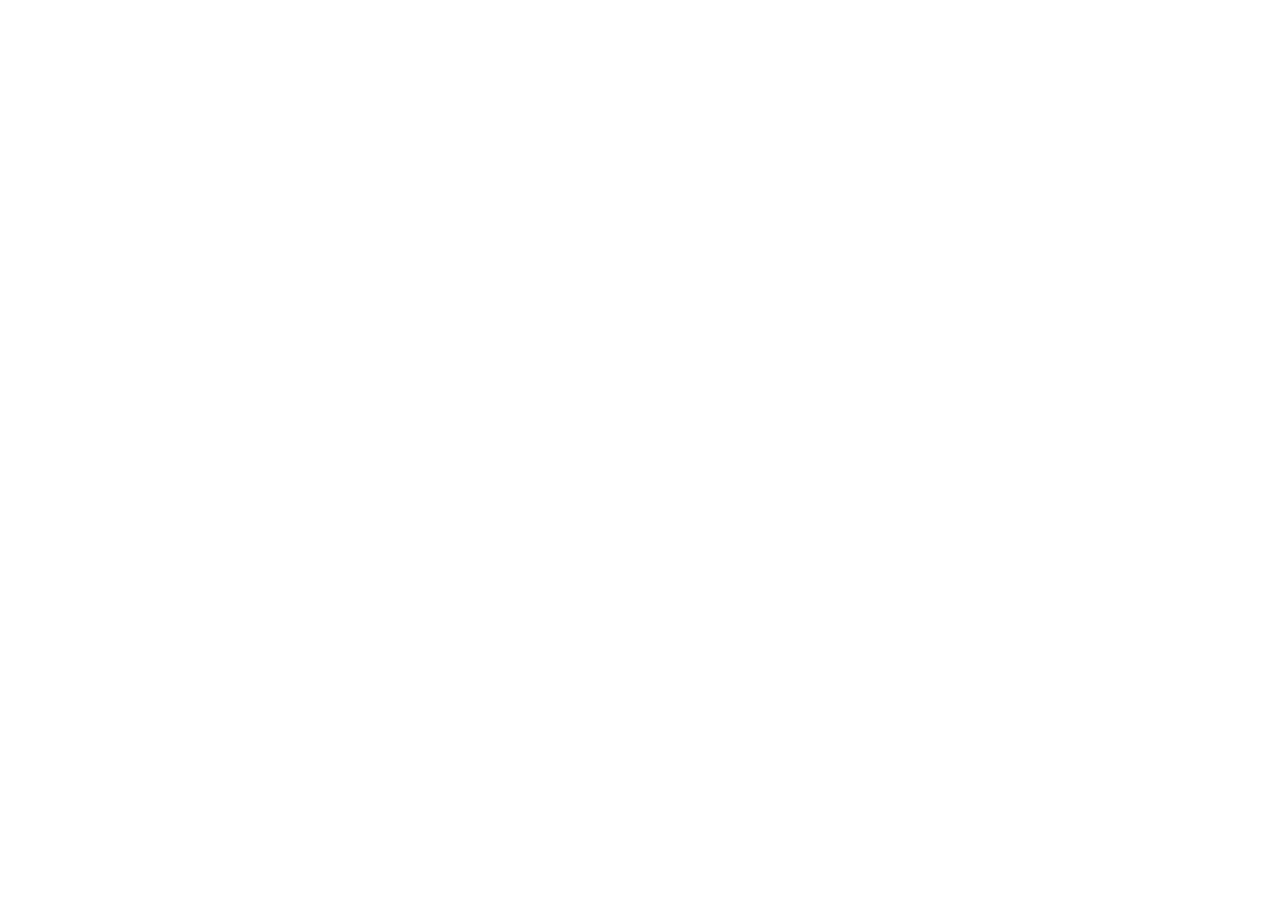
==== index.html @ 025a2e32 "Rewrite landing page: carta aberta, sem linguagem de campanha - Remove barra de progresso, cotas, ca" ====
<!doctype html>
<html lang="pt-BR">
  <head>
    <meta charset="UTF-8" />
    <link rel="icon" type="image/svg+xml" href="/favicon.svg" />
    <meta name="viewport" content="width=device-width, initial-scale=1.0" />
    <title>Wellington e Dyanna — Gurinhém</title>
    <meta name="description" content="Depois de dois anos viajando toda semana para Gurinhém, estamos nos mudando para perto da comunidade que servimos." />
    <meta property="og:title" content="Wellington e Dyanna — Gurinhém" />
    <meta property="og:description" content="Depois de dois anos viajando toda semana para Gurinhém, estamos nos mudando para perto da comunidade que servimos." />
    <!-- EDITE: Caminho para a foto de capa (coloque em public/images/capa.jpg) -->
    <meta property="og:image" content="/images/capa.jpg" />
    <meta property="og:type" content="website" />
    <link rel="preconnect" href="https://fonts.googleapis.com" />
    <link rel="preconnect" href="https://fonts.gstatic.com" crossorigin />
    <link href="https://fonts.googleapis.com/css2?family=Lora:ital,wght@0,400;0,600;1,400&family=Inter:wght@400;500;600&display=swap" rel="stylesheet" />
  </head>
  <body>
    <div id="root"></div>
    <script type="module" src="/src/main.tsx"></script>
  </body>
</html>
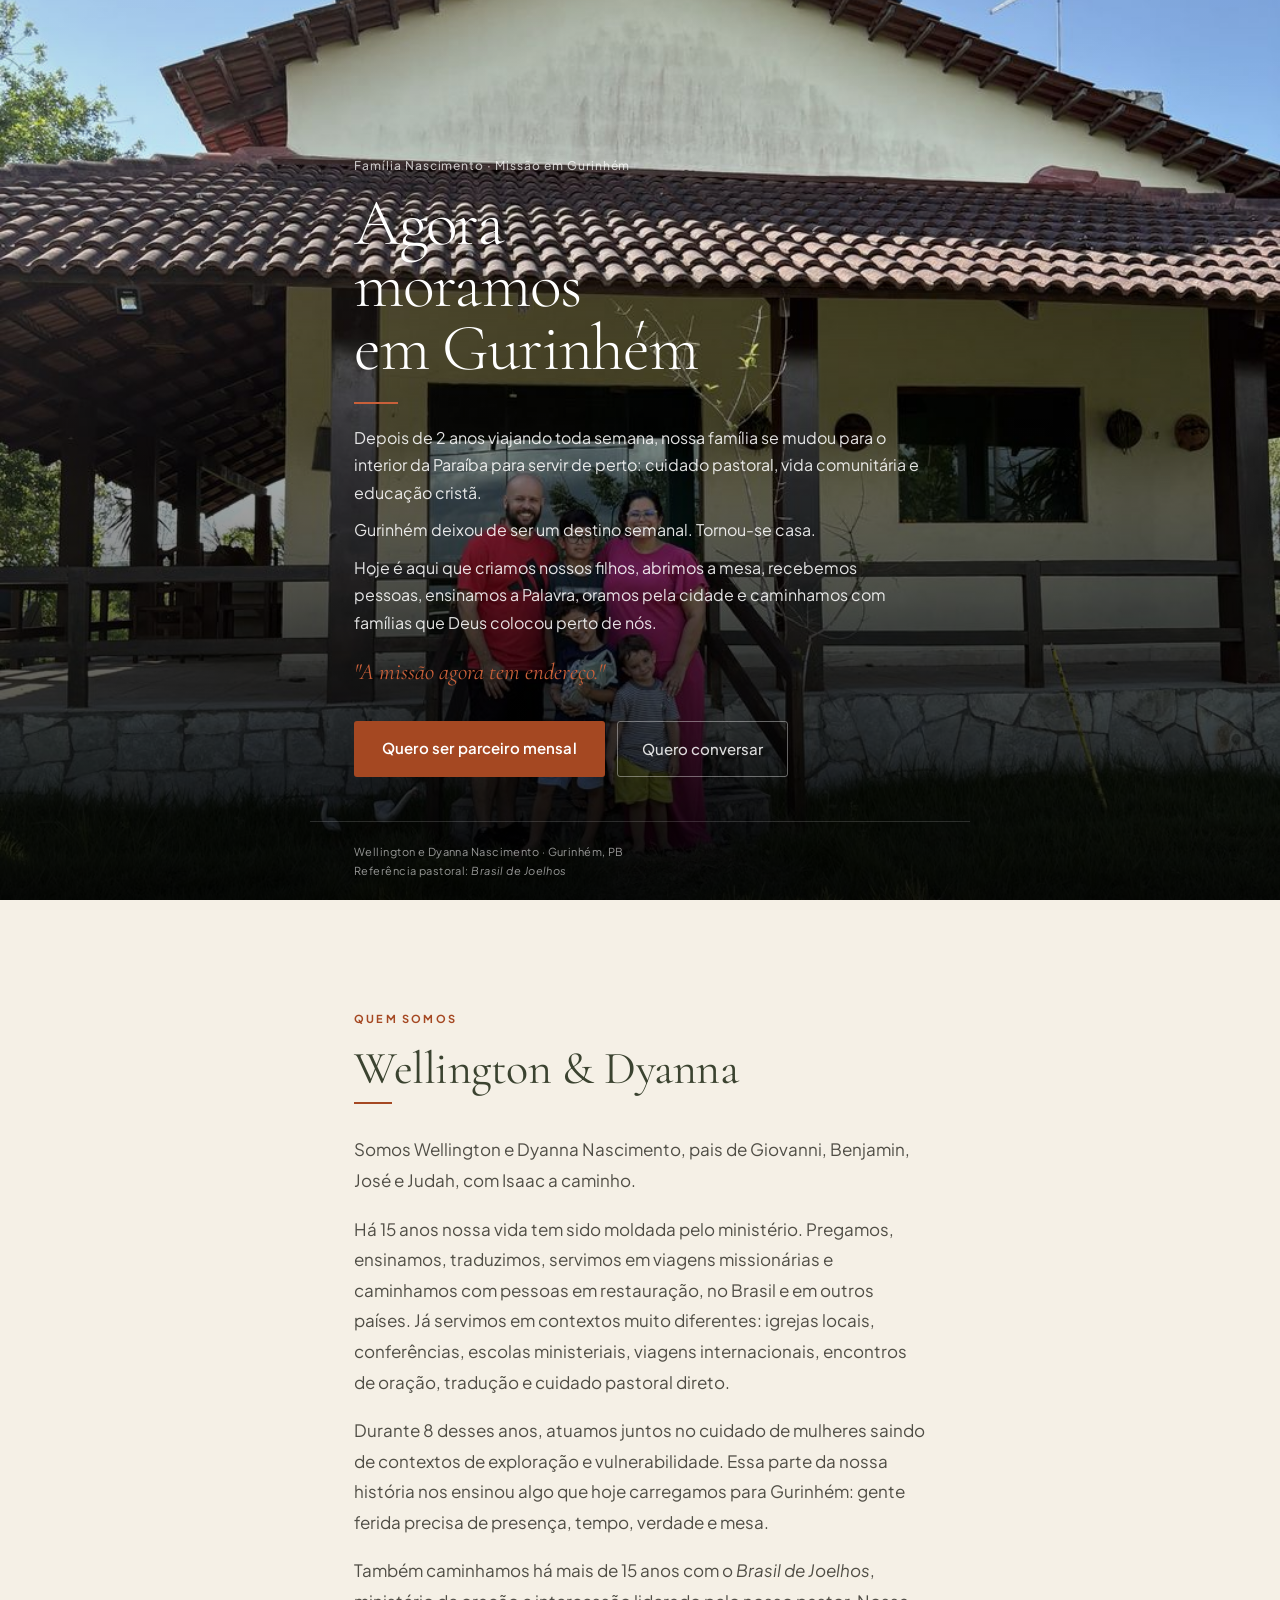
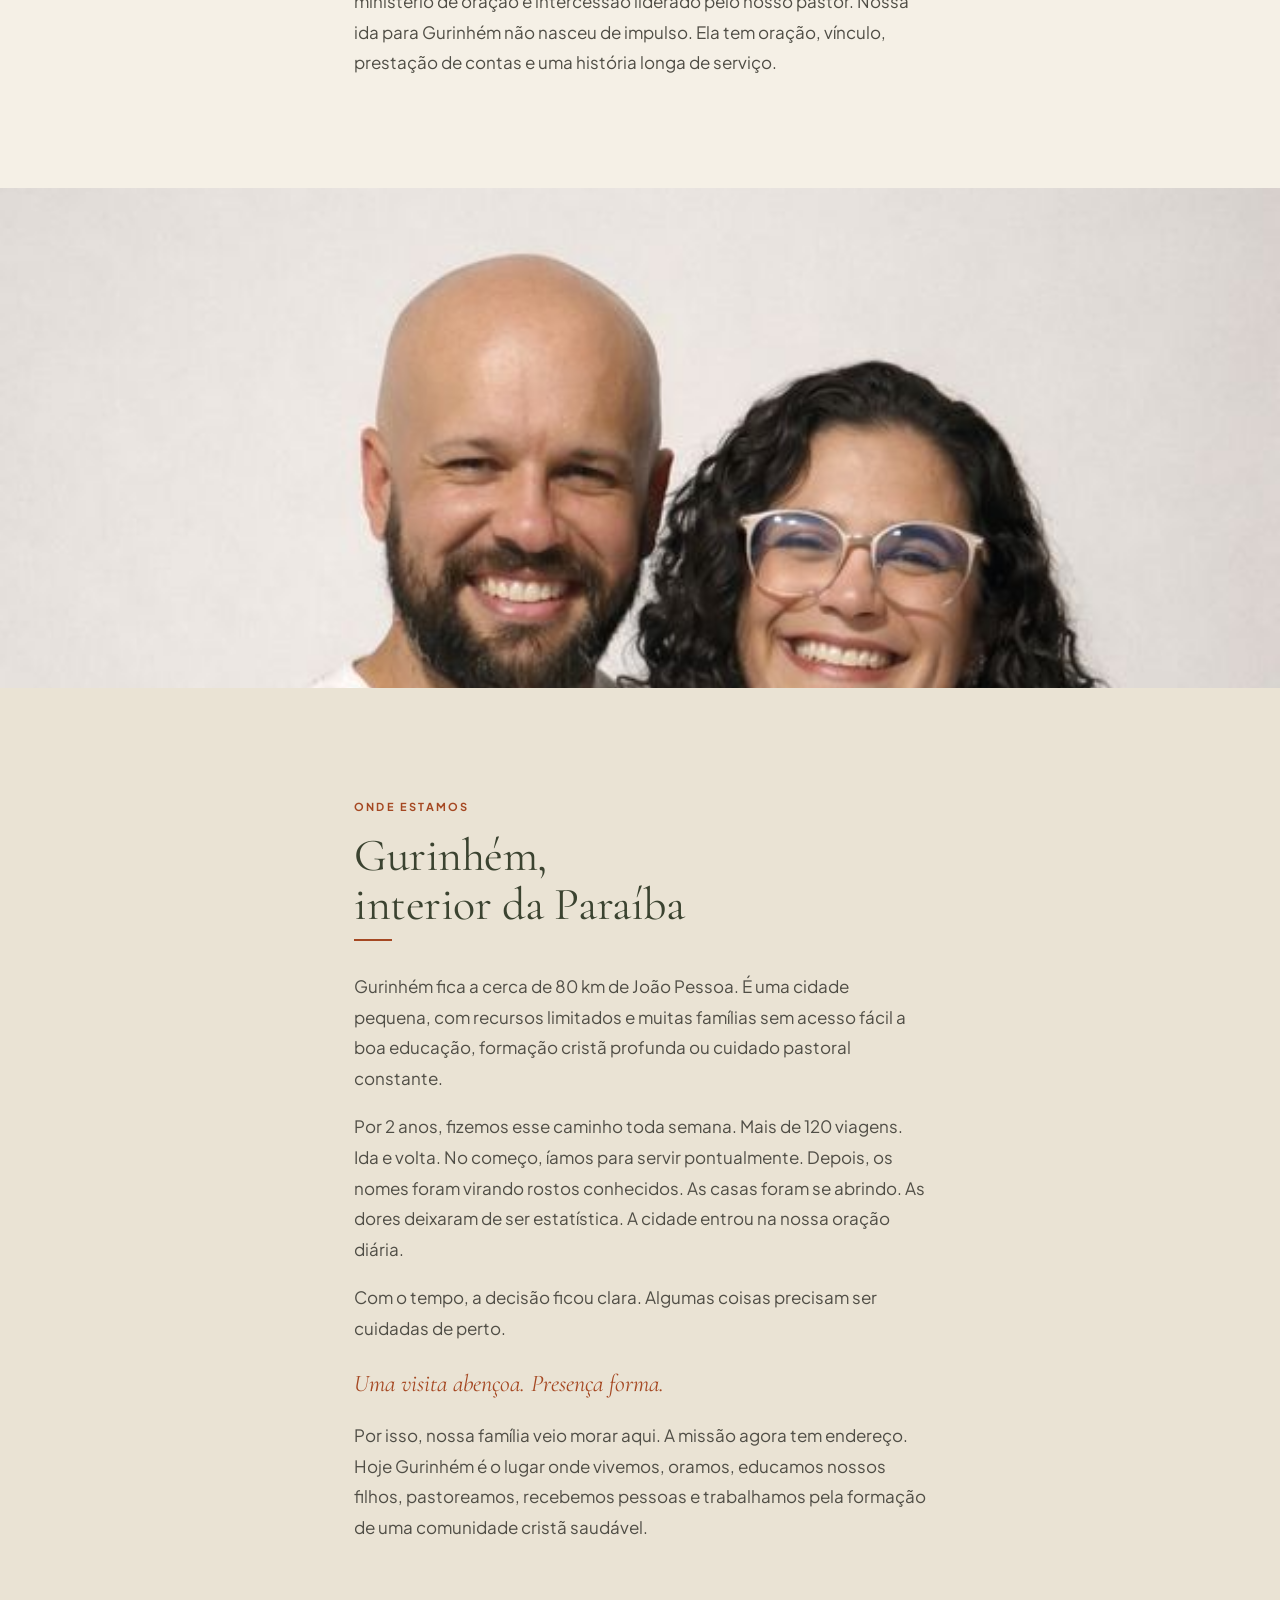
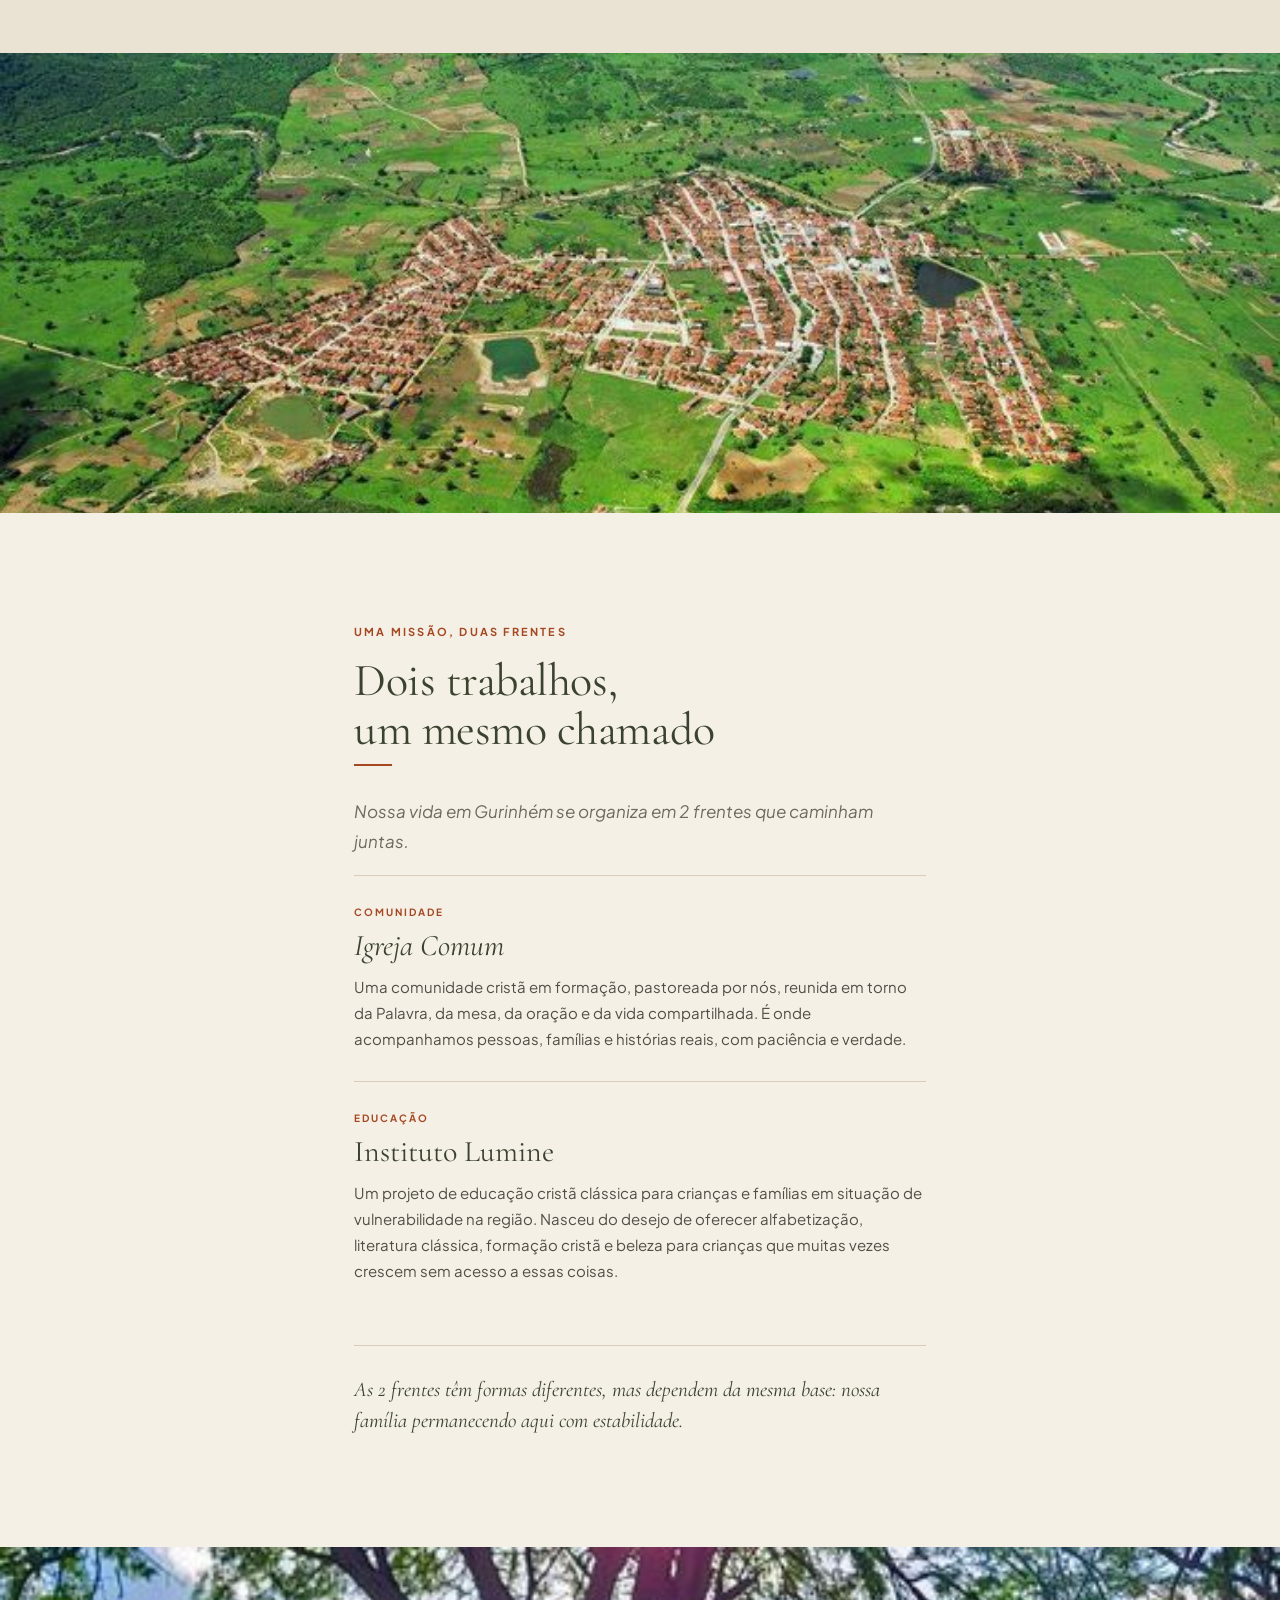
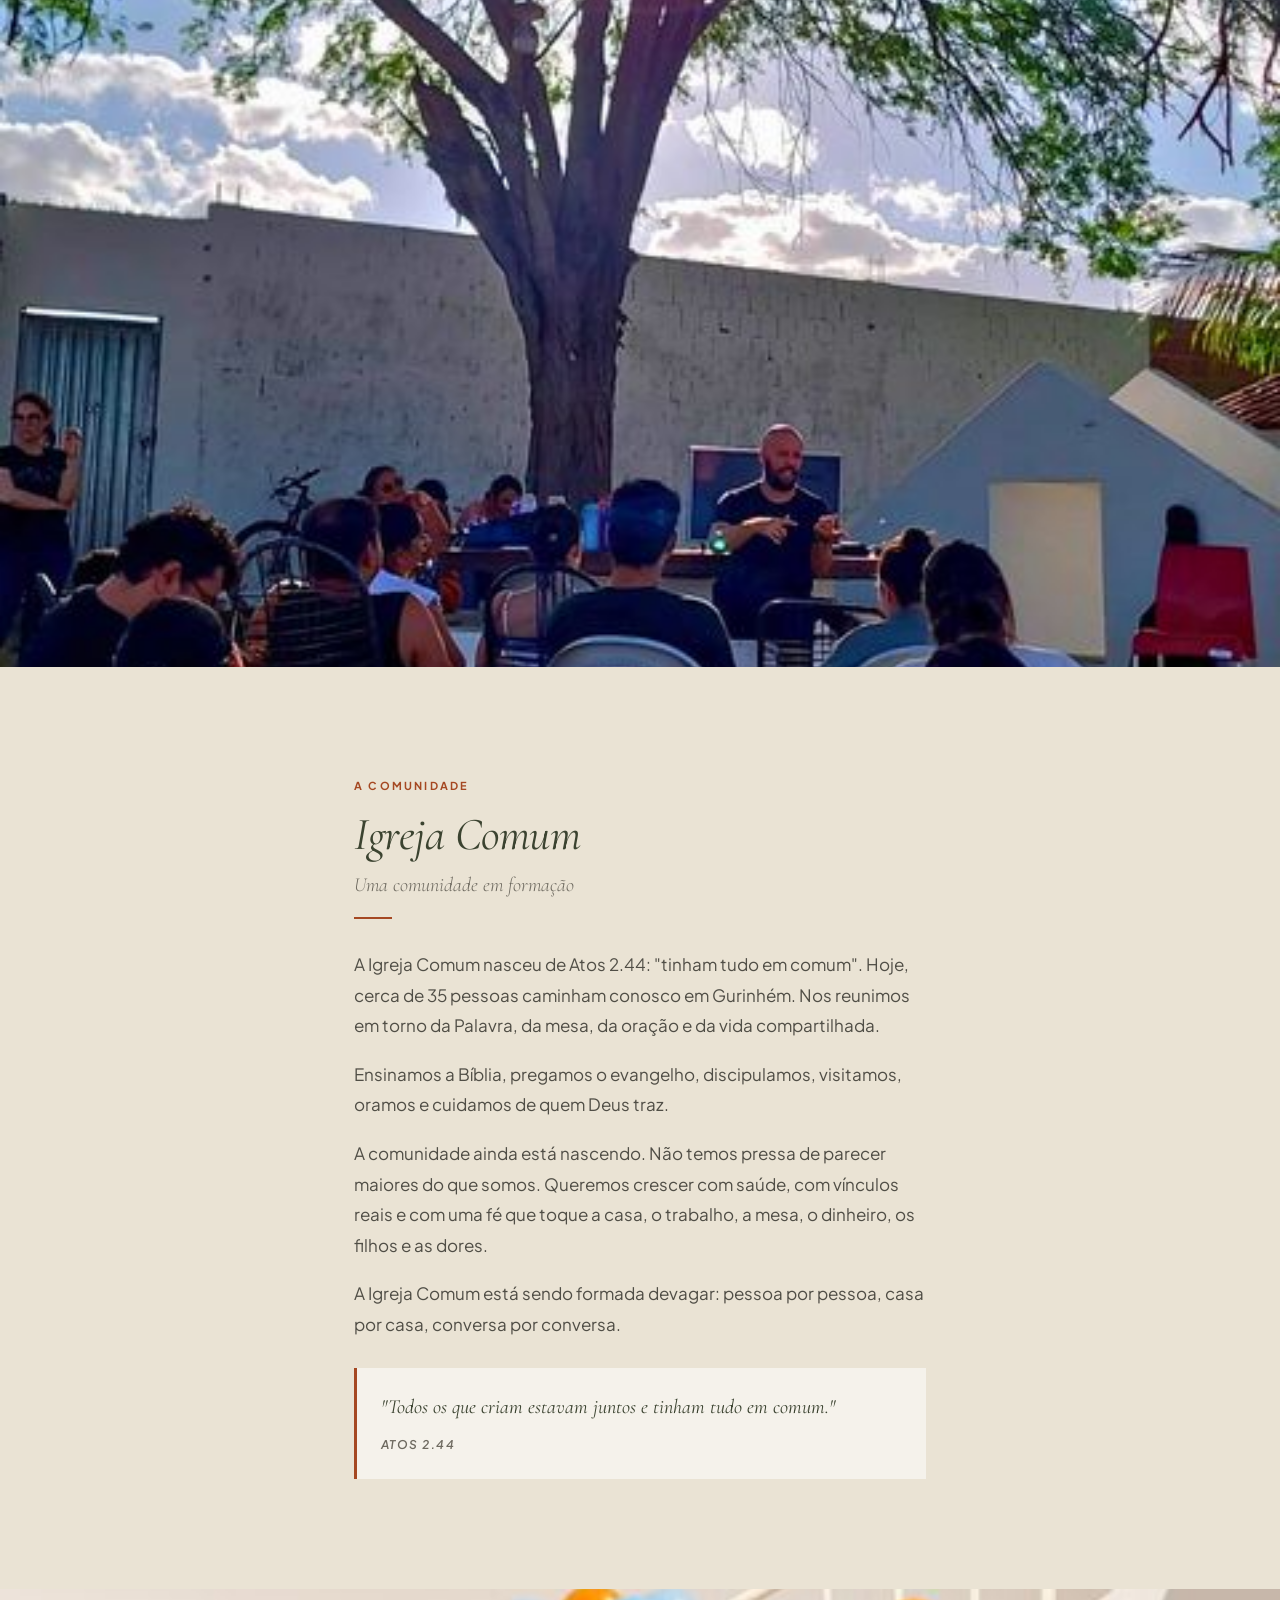
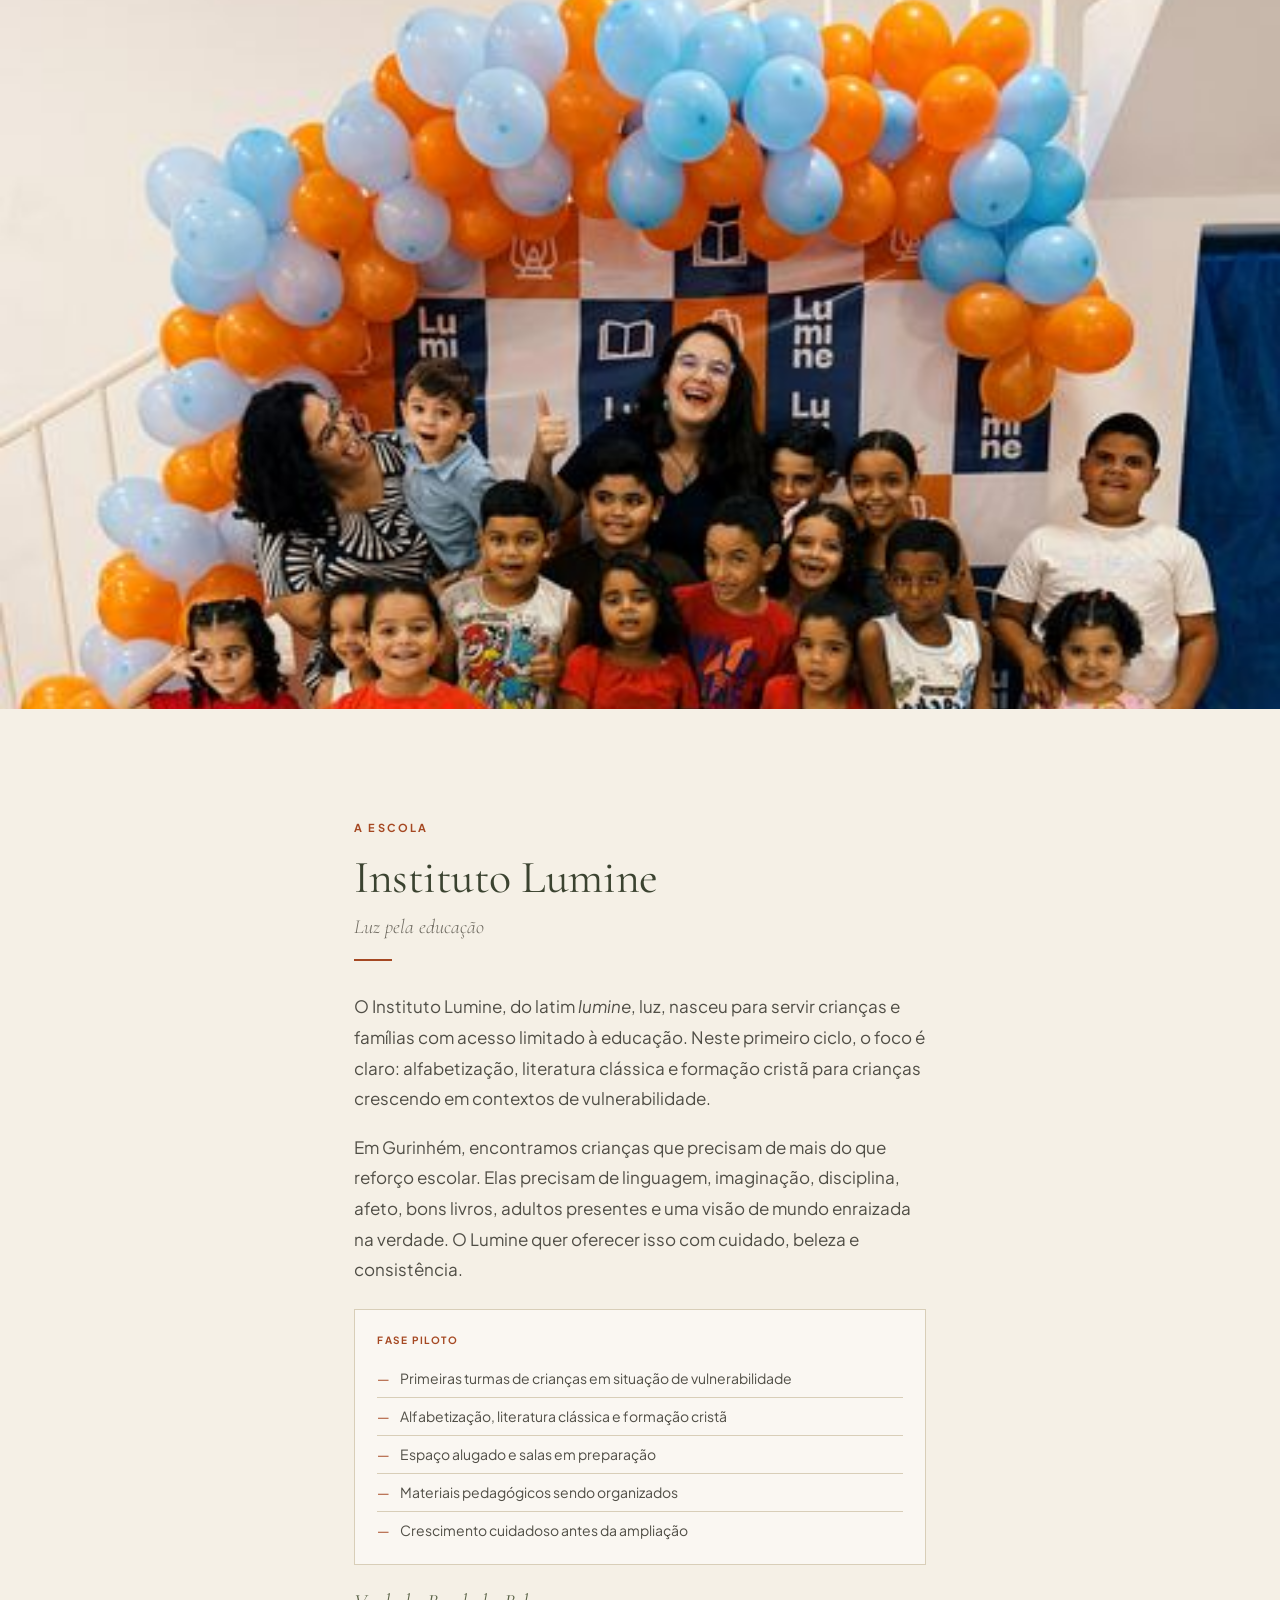
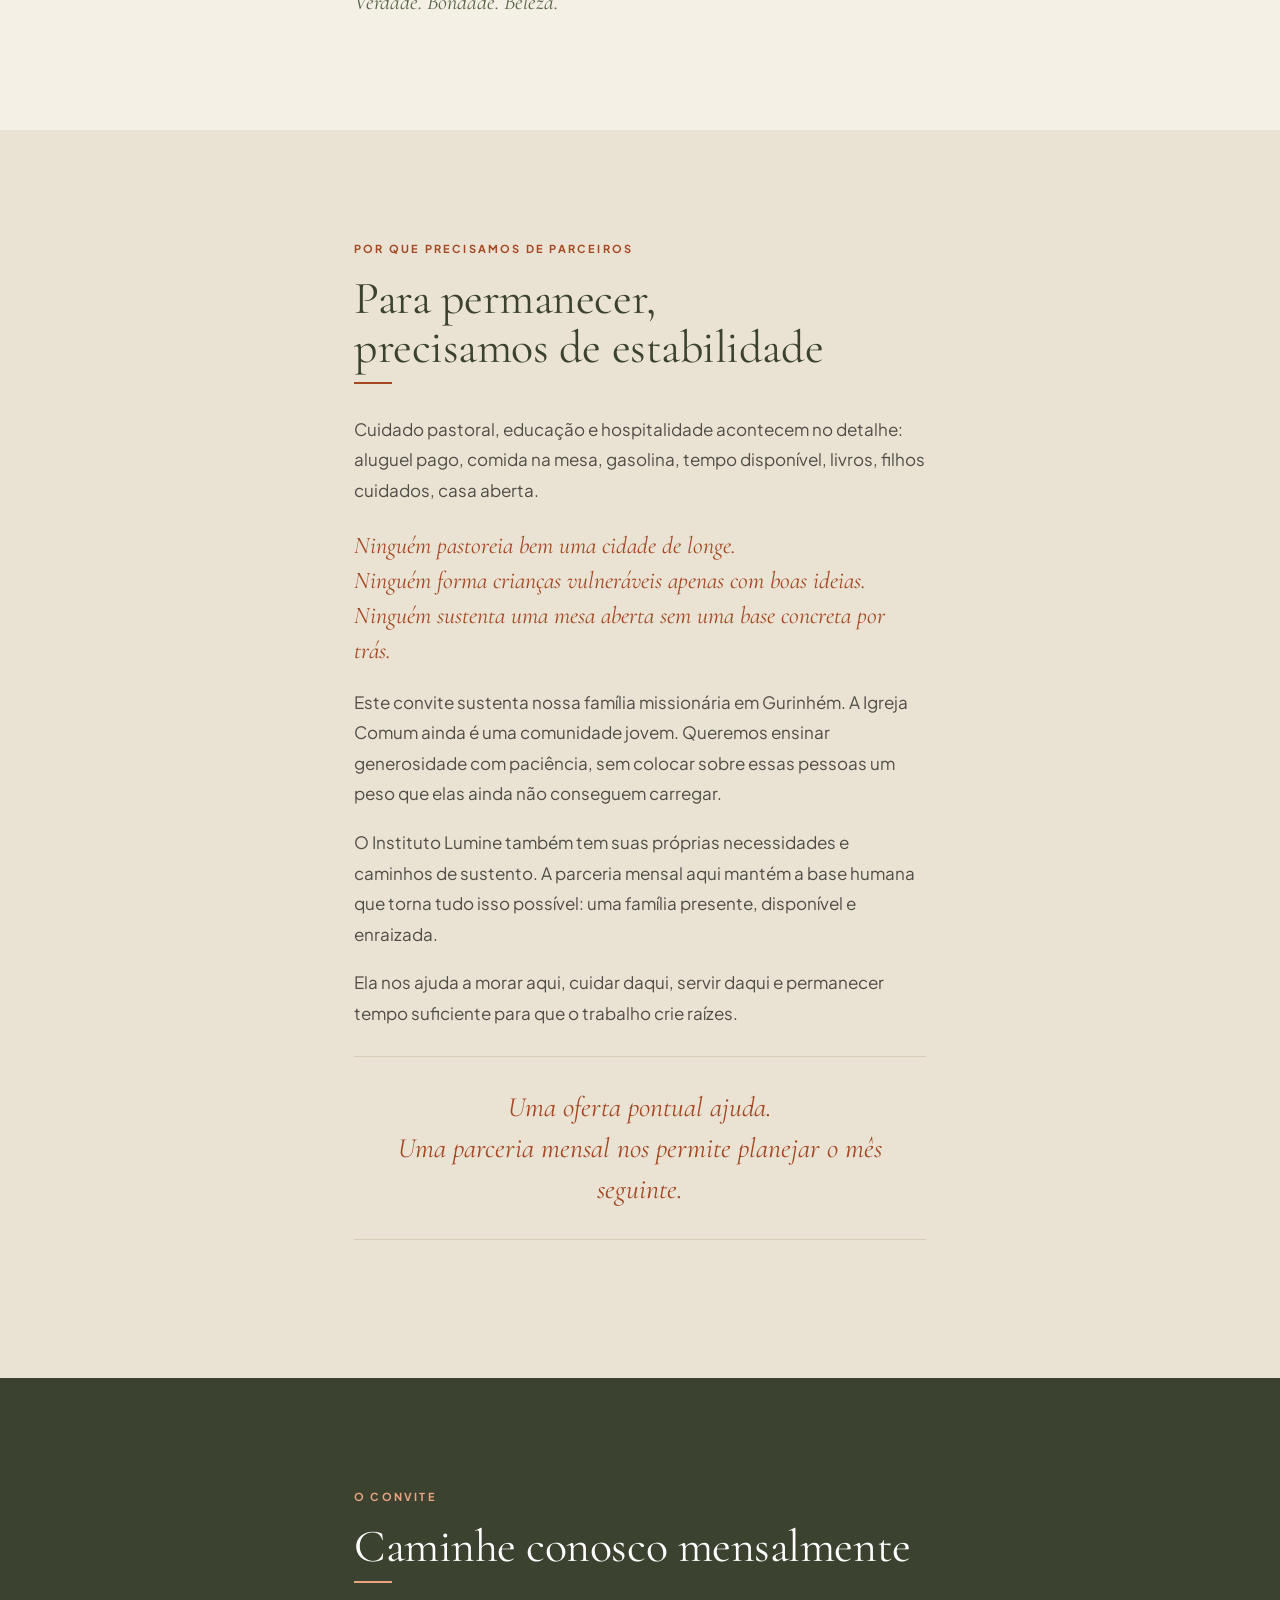
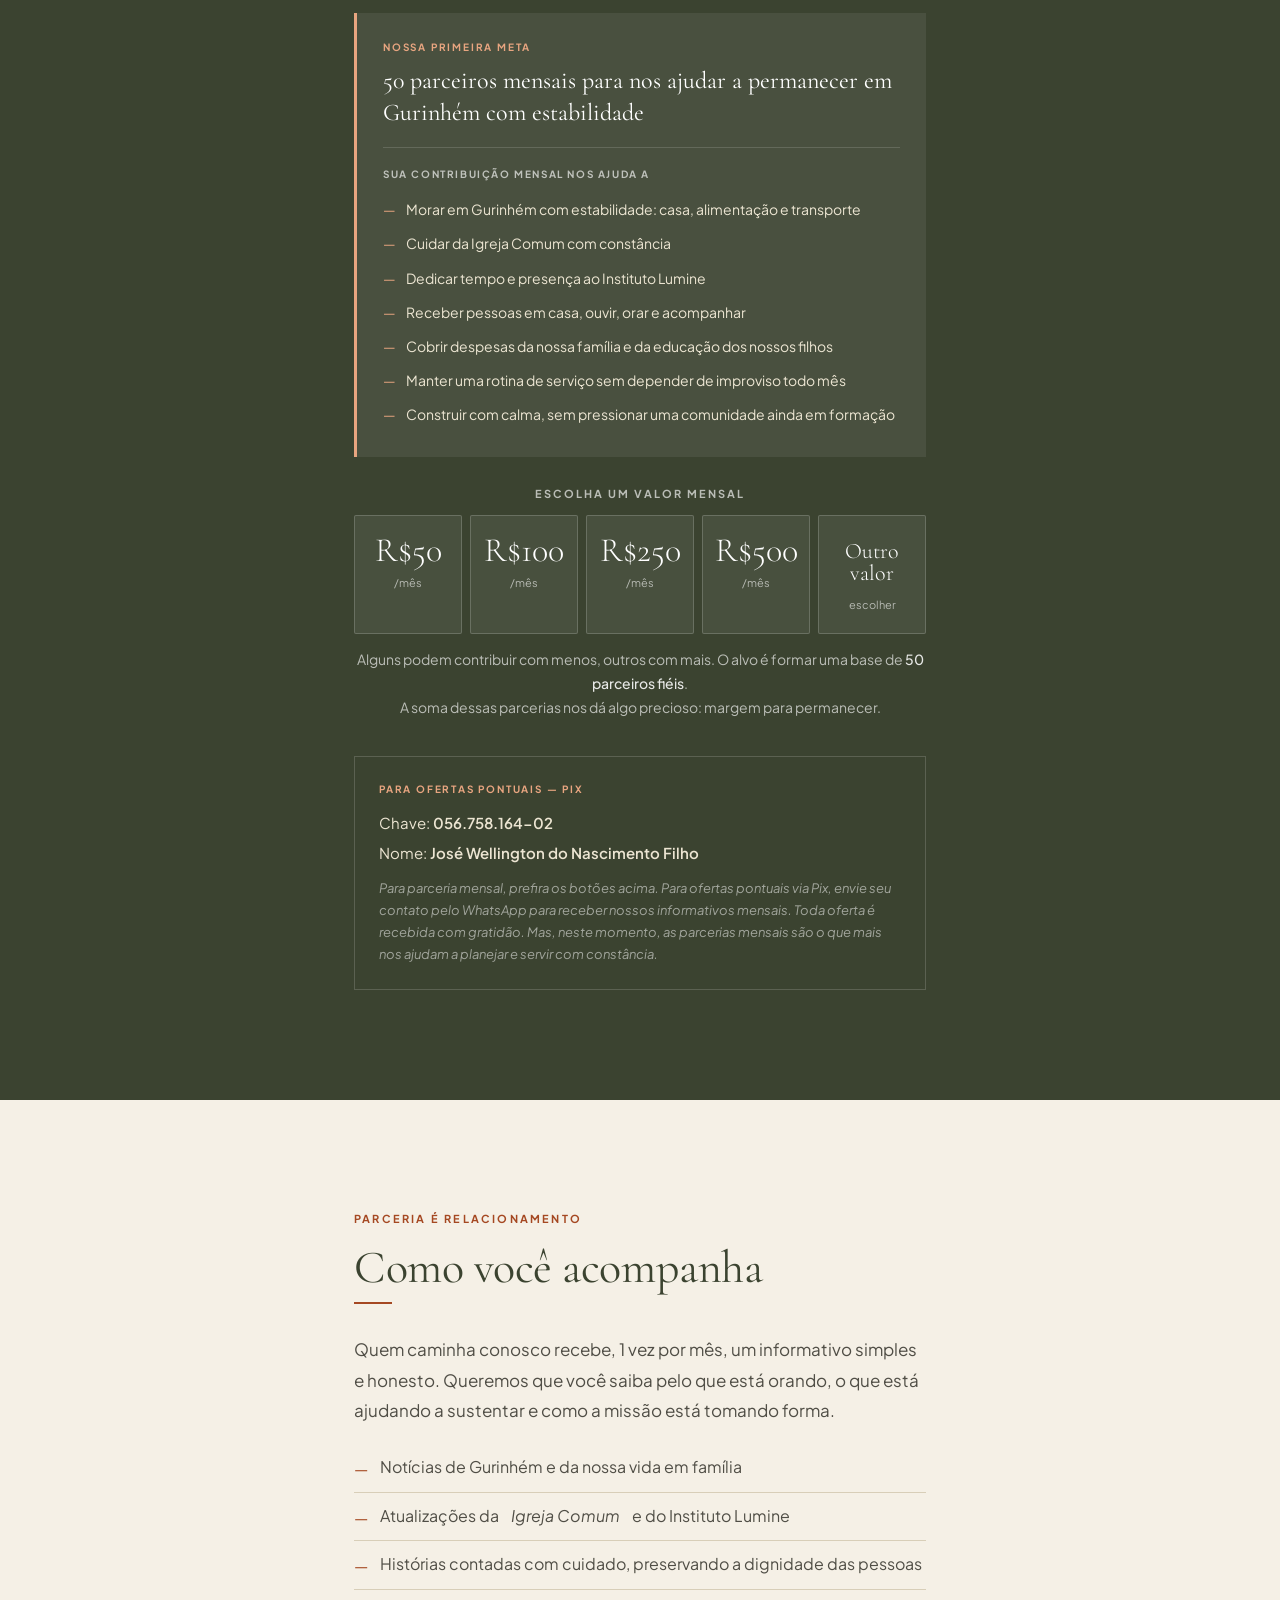
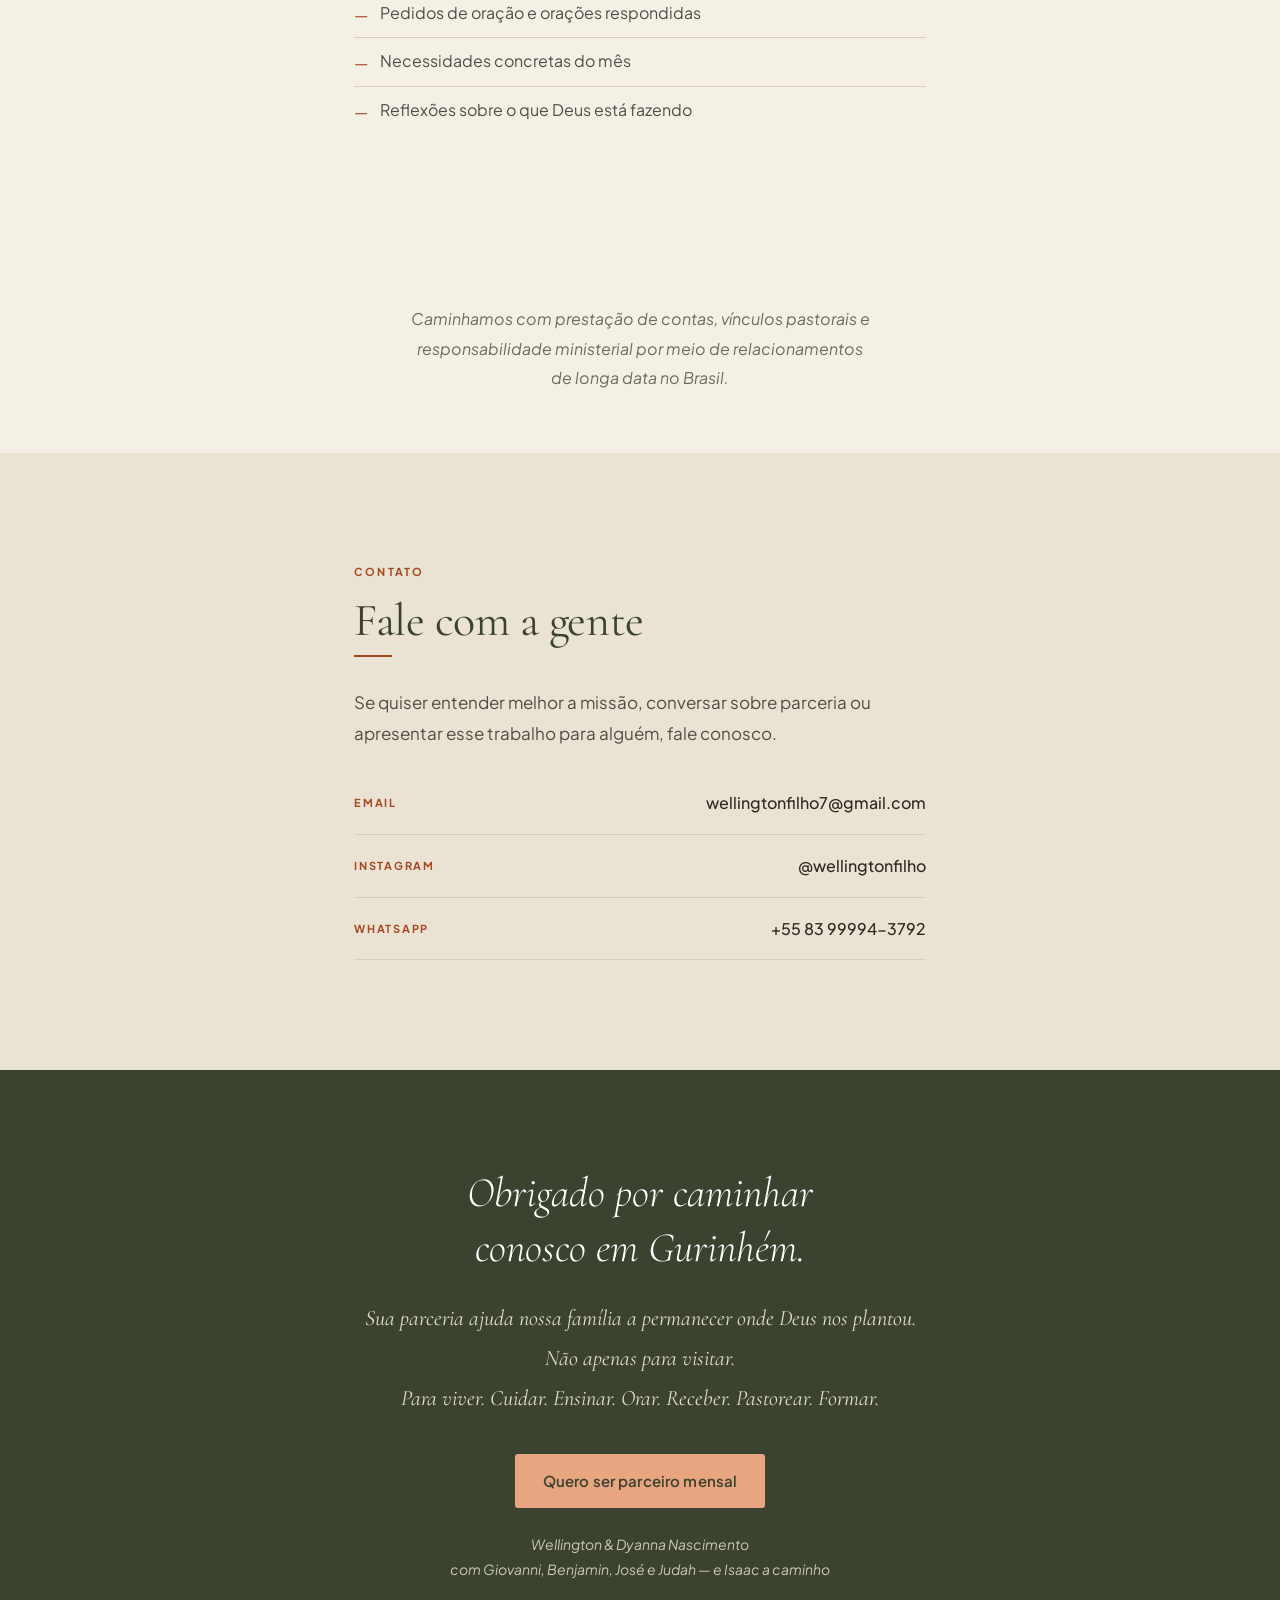
==== commit 6ec7df65: "Add files via upload" ====
--- a/index.html
+++ b/index.html
@@ -1,22 +1,413 @@
-<!doctype html>
+<!DOCTYPE html>
 <html lang="pt-BR">
-  <head>
-    <meta charset="UTF-8" />
-    <link rel="icon" type="image/svg+xml" href="/favicon.svg" />
-    <meta name="viewport" content="width=device-width, initial-scale=1.0" />
-    <title>Wellington e Dyanna — Gurinhém</title>
-    <meta name="description" content="Depois de dois anos viajando toda semana para Gurinhém, estamos nos mudando para perto da comunidade que servimos." />
-    <meta property="og:title" content="Wellington e Dyanna — Gurinhém" />
-    <meta property="og:description" content="Depois de dois anos viajando toda semana para Gurinhém, estamos nos mudando para perto da comunidade que servimos." />
-    <!-- EDITE: Caminho para a foto de capa (coloque em public/images/capa.jpg) -->
-    <meta property="og:image" content="/images/capa.jpg" />
-    <meta property="og:type" content="website" />
-    <link rel="preconnect" href="https://fonts.googleapis.com" />
-    <link rel="preconnect" href="https://fonts.gstatic.com" crossorigin />
-    <link href="https://fonts.googleapis.com/css2?family=Lora:ital,wght@0,400;0,600;1,400&family=Inter:wght@400;500;600&display=swap" rel="stylesheet" />
-  </head>
-  <body>
-    <div id="root"></div>
-    <script type="module" src="/src/main.tsx"></script>
-  </body>
-</html>
+<head>
+  <meta charset="UTF-8">
+  <meta name="viewport" content="width=device-width, initial-scale=1.0">
+  <title>Família Nascimento — Missão em Gurinhém</title>
+  <meta name="description" content="Uma família cristã enraizada em Gurinhém, Paraíba. Cuidado pastoral, vida comunitária e educação cristã. Torne-se um parceiro mensal.">
+  <link rel="preconnect" href="https://fonts.googleapis.com">
+  <link rel="preconnect" href="https://fonts.gstatic.com" crossorigin>
+  <link href="https://fonts.googleapis.com/css2?family=Cormorant+Garamond:ital,wght@0,300;0,400;1,300;1,400&family=Plus+Jakarta+Sans:wght@300;400;500;600&display=swap" rel="stylesheet">
+  <style>
+* { box-sizing: border-box; margin: 0; padding: 0; }
+html { scroll-behavior: smooth; }
+:root {
+  --cream: #F5F0E6; --sand: #D8CEB8; --sand-lt: #EAE3D4;
+  --olive: #3B4330; --olive-mid: #5B6448;
+  --terracotta: #A54822; --terra-lt: #C9603A;
+  --text: #2C2A22; --text-mid: #504E46; --text-light: #6E6A60;
+  --on-olive: #ECE5D2;
+}
+body { background: var(--cream); font-family: 'Plus Jakarta Sans', sans-serif; color: var(--text); line-height: 1.6; -webkit-font-smoothing: antialiased; overflow-x: hidden; }
+.wrap { max-width: 660px; margin: 0 auto; padding: 0 28px; }
+
+/* HERO */
+.hero { position: relative; min-height: 100vh; min-height: 100svh; display: flex; flex-direction: column; justify-content: flex-end; background: #6B6258; overflow: hidden; }
+.hero-bg { position: absolute; inset: 0; background-size: cover; background-position: center 45%; }
+.hero-bg::after { content: ""; position: absolute; inset: 0; background: linear-gradient(to bottom, rgba(0,0,0,.08) 0%, rgba(0,0,0,.04) 30%, rgba(0,0,0,.52) 68%, rgba(0,0,0,.9) 100%); }
+.hero-body { position: relative; z-index: 2; padding: 60px 28px 44px; max-width: 660px; margin: 0 auto; width: 100%; }
+.hero-eye { font-size: 12px; font-weight: 500; letter-spacing: .08em; color: rgba(255,255,255,.72); margin-bottom: 16px; }
+.hero-h1 { font-family: 'Cormorant Garamond', serif; font-weight: 300; font-size: clamp(40px, 10vw, 66px); line-height: .95; letter-spacing: -.018em; color: #fff; margin-bottom: 22px; }
+.hero-rule { width: 44px; height: 2px; background: var(--terra-lt); margin-bottom: 20px; }
+.hero-body-text { font-size: 16px; line-height: 1.72; color: rgba(255,255,255,.88); margin-bottom: 10px; }
+.hero-body-text strong { font-weight: 600; color: #fff; }
+.hero-tag { font-family: 'Cormorant Garamond', serif; font-style: italic; font-size: clamp(18px, 4vw, 23px); color: var(--terra-lt); margin: 20px 0 32px; line-height: 1.4; }
+.hero-ctas { display: flex; flex-wrap: wrap; gap: 12px; }
+.btn-primary { background: var(--terracotta); color: #fff; font-size: 15px; font-weight: 600; padding: 15px 28px; text-decoration: none; border-radius: 3px; letter-spacing: .01em; transition: background .22s, transform .22s; display: inline-block; }
+.btn-primary:hover { background: var(--terra-lt); transform: translateY(-1px); }
+.btn-ghost { background: transparent; color: rgba(255,255,255,.85); border: 1px solid rgba(255,255,255,.38); font-size: 15px; font-weight: 500; padding: 15px 24px; text-decoration: none; border-radius: 3px; transition: border-color .22s, color .22s; display: inline-block; }
+.btn-ghost:hover { border-color: rgba(255,255,255,.7); color: #fff; }
+.hero-foot { position: relative; z-index: 2; padding: 20px 28px; border-top: 1px solid rgba(255,255,255,.15); max-width: 660px; margin: 0 auto; width: 100%; }
+.hero-foot p { font-size: 11px; color: rgba(255,255,255,.58); letter-spacing: .04em; line-height: 1.75; }
+.hero-foot em { font-style: italic; }
+
+/* SECTIONS */
+section { padding: 88px 0; }
+.bg-sand { background: var(--sand-lt); }
+.bg-olive { background: var(--olive); }
+section.compact { padding: 60px 0; }
+.label { font-size: 11px; font-weight: 700; text-transform: uppercase; letter-spacing: .2em; color: var(--terracotta); margin-bottom: 16px; }
+.bg-olive .label { color: #E8A580; }
+.sec-title { font-family: 'Cormorant Garamond', serif; font-weight: 400; font-size: clamp(32px, 7vw, 46px); line-height: 1.06; color: var(--olive); letter-spacing: -.01em; margin-bottom: 10px; }
+.sec-title em { font-style: italic; }
+.bg-olive .sec-title { color: #fff; }
+.sec-sub { font-family: 'Cormorant Garamond', serif; font-style: italic; font-weight: 300; font-size: 20px; color: var(--text-light); margin-bottom: 16px; }
+.rule { width: 38px; height: 2px; background: var(--terracotta); margin-bottom: 30px; }
+.bg-olive .rule { background: #E8A580; }
+
+/* BODY TEXT */
+p.body { font-size: 17px; line-height: 1.8; color: var(--text-mid); margin-bottom: 18px; }
+p.body:last-child { margin-bottom: 0; }
+p.body em { font-style: italic; }
+p.body strong { font-weight: 600; color: var(--text); }
+.bg-olive p.body { color: var(--on-olive); opacity: .92; }
+.body-em { font-family: 'Cormorant Garamond', serif; font-style: italic; font-size: clamp(19px, 4.5vw, 24px); line-height: 1.45; color: var(--terracotta); margin: 24px 0 18px; }
+.bg-sand .body-em { color: var(--terracotta); }
+
+/* PULL QUOTE */
+.pq { padding: 30px 0; margin: 28px 0; border-top: 1px solid var(--sand); border-bottom: 1px solid var(--sand); text-align: center; }
+.pq blockquote { font-family: 'Cormorant Garamond', serif; font-style: italic; font-size: clamp(20px, 5vw, 28px); line-height: 1.45; color: var(--terracotta); }
+
+/* VERSE */
+.verse { padding: 24px; margin-top: 28px; border-left: 3px solid var(--terracotta); background: rgba(0,0,0,.03); }
+.bg-sand .verse { background: rgba(255,255,255,.55); }
+.verse blockquote { font-family: 'Cormorant Garamond', serif; font-style: italic; font-size: 20px; color: var(--olive); line-height: 1.5; margin-bottom: 8px; }
+.verse cite { font-size: 12px; font-weight: 600; letter-spacing: .12em; text-transform: uppercase; color: var(--text-light); }
+
+/* IMAGES */
+.port-wrap { width: 100%; }
+.port-img { width: 100%; aspect-ratio: 4/5; object-fit: cover; display: block; }
+@media (min-width: 700px) { .port-img { aspect-ratio: 16/9; } }
+.img-break { width: 100%; height: clamp(260px, 48vw, 460px); background-size: cover; background-position: center; }
+
+/* TWO FRONTS */
+.fronts { margin: 8px 0 32px; }
+.front { padding: 28px 0; border-top: 1px solid var(--sand); }
+.front-lbl { font-size: 10px; font-weight: 700; text-transform: uppercase; letter-spacing: .2em; color: var(--terracotta); margin-bottom: 8px; }
+.front-name { font-family: 'Cormorant Garamond', serif; font-weight: 400; font-size: 30px; color: var(--olive); line-height: 1.2; margin-bottom: 10px; }
+.front-name em { font-style: italic; }
+.front-desc { font-size: 15px; line-height: 1.75; color: var(--text-mid); }
+.fronts-end { font-family: 'Cormorant Garamond', serif; font-style: italic; font-size: 21px; color: var(--olive); line-height: 1.5; padding-top: 28px; border-top: 1px solid var(--sand); }
+
+/* PILOT BOX */
+.pilot { margin: 24px 0 8px; padding: 22px; border: 1px solid var(--sand); background: rgba(255,255,255,.5); }
+.pilot-lbl { font-size: 10px; font-weight: 700; text-transform: uppercase; letter-spacing: .16em; color: var(--terracotta); margin-bottom: 12px; }
+.pilot ul { list-style: none; }
+.pilot li { font-size: 14px; line-height: 1.65; color: var(--text-mid); padding: 7px 0; border-bottom: 1px solid var(--sand); display: flex; gap: 10px; }
+.pilot li:last-child { border-bottom: none; padding-bottom: 0; }
+.pilot li::before { content: "—"; color: var(--terracotta); flex-shrink: 0; }
+.motto { font-family: 'Cormorant Garamond', serif; font-style: italic; font-size: 22px; color: var(--olive-mid); margin-top: 20px; }
+
+/* GOAL / DONATION */
+.goal { background: rgba(255,255,255,.07); border-left: 3px solid #E8A580; padding: 26px; margin-bottom: 28px; }
+.goal-lbl { font-size: 10px; font-weight: 700; text-transform: uppercase; letter-spacing: .18em; color: #E8A580; margin-bottom: 10px; }
+.goal-h { font-family: 'Cormorant Garamond', serif; font-weight: 400; font-size: clamp(19px, 4.5vw, 24px); line-height: 1.35; color: #fff; margin-bottom: 18px; padding-bottom: 18px; border-bottom: 1px solid rgba(255,255,255,.14); }
+.helps-lbl { font-size: 10px; font-weight: 700; text-transform: uppercase; letter-spacing: .16em; color: rgba(255,255,255,.65); margin-bottom: 10px; }
+.helps { list-style: none; margin-bottom: 0; }
+.helps li { font-size: 14px; line-height: 1.72; color: var(--on-olive); padding: 5px 0; display: flex; gap: 10px; }
+.helps li::before { content: "—"; color: #E8A580; flex-shrink: 0; }
+
+.tiers-lbl { font-size: 11px; font-weight: 700; text-transform: uppercase; letter-spacing: .18em; color: rgba(255,255,255,.65); margin-bottom: 12px; text-align: center; }
+.tiers { display: grid; grid-template-columns: 1fr 1fr; gap: 10px; margin-bottom: 14px; }
+@media (min-width: 560px) { .tiers { grid-template-columns: repeat(5, 1fr); gap: 8px; } }
+.tier-btn { display: block; padding: 18px 6px; text-align: center; background: rgba(255,255,255,.07); border: 1px solid rgba(255,255,255,.18); text-decoration: none; transition: background .2s, border-color .2s; border-radius: 2px; }
+.tier-btn:hover { background: rgba(255,255,255,.15); border-color: rgba(255,255,255,.4); }
+.tier-btn:last-child { grid-column: 1 / -1; }
+@media (min-width: 560px) { .tier-btn:last-child { grid-column: auto; } }
+.tier-amt { font-family: 'Cormorant Garamond', serif; font-weight: 300; font-size: 34px; color: #fff; display: block; line-height: 1; }
+.tier-unit { font-size: 11px; color: rgba(255,255,255,.6); }
+.tier-livre .tier-amt { font-size: 22px; padding: 6px 0; }
+.partner-note { font-size: 14px; line-height: 1.7; color: rgba(255,255,255,.65); text-align: center; margin-bottom: 32px; }
+.partner-note strong { color: rgba(255,255,255,.88); font-weight: 500; }
+
+/* PIX */
+.pix { margin-top: 36px; padding: 24px; border: 1px solid rgba(255,255,255,.16); }
+.pix-lbl { font-size: 10px; font-weight: 700; text-transform: uppercase; letter-spacing: .18em; color: #E8A580; margin-bottom: 14px; }
+.pix-line { font-size: 15px; color: var(--on-olive); margin-bottom: 6px; }
+.pix-line strong { font-weight: 600; }
+.pix-note { font-size: 13px; color: rgba(255,255,255,.52); margin-top: 12px; line-height: 1.7; font-style: italic; }
+
+/* LISTS */
+.body-list { list-style: none; margin: 4px 0 0; }
+.body-list li { font-size: 16px; line-height: 1.72; color: var(--text-mid); padding: 9px 0; border-bottom: 1px solid var(--sand); display: flex; gap: 12px; }
+.body-list li:last-child { border-bottom: none; }
+.body-list li::before { content: "—"; color: var(--terracotta); flex-shrink: 0; margin-top: 2px; }
+.body-list em { font-style: italic; }
+
+/* CONTACT */
+.contact-list { list-style: none; margin-top: 4px; }
+.contact-list li { display: flex; justify-content: space-between; align-items: center; padding: 18px 0; border-bottom: 1px solid var(--sand); flex-wrap: wrap; gap: 10px; }
+.contact-list .cl { font-size: 11px; font-weight: 700; text-transform: uppercase; letter-spacing: .16em; color: var(--terracotta); flex-shrink: 0; }
+.contact-list a { font-size: 16px; font-weight: 500; color: var(--text); text-decoration: none; word-break: break-all; text-align: right; }
+.contact-list a:hover { color: var(--terracotta); }
+
+/* CLOSING */
+.closing { text-align: center; padding: 96px 0 80px; }
+.closing-h { font-family: 'Cormorant Garamond', serif; font-style: italic; font-weight: 300; font-size: clamp(30px, 6.5vw, 42px); line-height: 1.3; color: #fff; margin-bottom: 24px; }
+.closing-lines { font-family: 'Cormorant Garamond', serif; font-style: italic; font-size: clamp(17px, 4vw, 22px); color: rgba(236,229,210,.95); line-height: 1.8; margin-bottom: 36px; }
+.bg-olive .btn-primary { background: #E8A580; color: var(--olive); }
+.bg-olive .btn-primary:hover { background: #F1B898; }
+.sig { font-size: 14px; color: rgba(236,229,210,.82); font-style: italic; line-height: 1.8; margin-top: 24px; }
+
+/* ACCOUNTABILITY */
+.ac-quote { font-size: 16px; line-height: 1.85; color: var(--text-light); text-align: center; max-width: 520px; margin: 0 auto; padding: 0 28px; font-style: italic; }
+
+/* FLOAT */
+.float-cta { position: fixed; bottom: 20px; right: 20px; z-index: 100; background: var(--terracotta); color: #fff; font-size: 14px; font-weight: 600; padding: 13px 22px; text-decoration: none; border-radius: 999px; box-shadow: 0 6px 24px rgba(0,0,0,.25); opacity: 0; pointer-events: none; transform: translateY(16px); transition: opacity .35s, transform .35s; }
+.float-cta.show { opacity: 1; pointer-events: auto; transform: translateY(0); }
+.float-cta.hide { opacity: 0; pointer-events: none; }
+
+/* ANIM */
+.fade-in { opacity: 0; transform: translateY(28px); transition: opacity .9s ease, transform .9s ease; }
+.fade-in.visible { opacity: 1; transform: translateY(0); }
+
+@media (min-width: 700px) { section { padding: 110px 0; } .wrap { padding: 0 44px; } .hero-body, .hero-foot { padding-left: 44px; padding-right: 44px; } }
+@media (max-width: 480px) { section { padding: 64px 0; } .wrap { padding: 0 22px; } .hero-body { padding: 48px 22px 38px; } .hero-foot { padding: 18px 22px; } }
+</style>
+</head>
+<body>
+
+<header class="hero">
+  <div class="hero-bg" style="background-image:url('[data-uri]